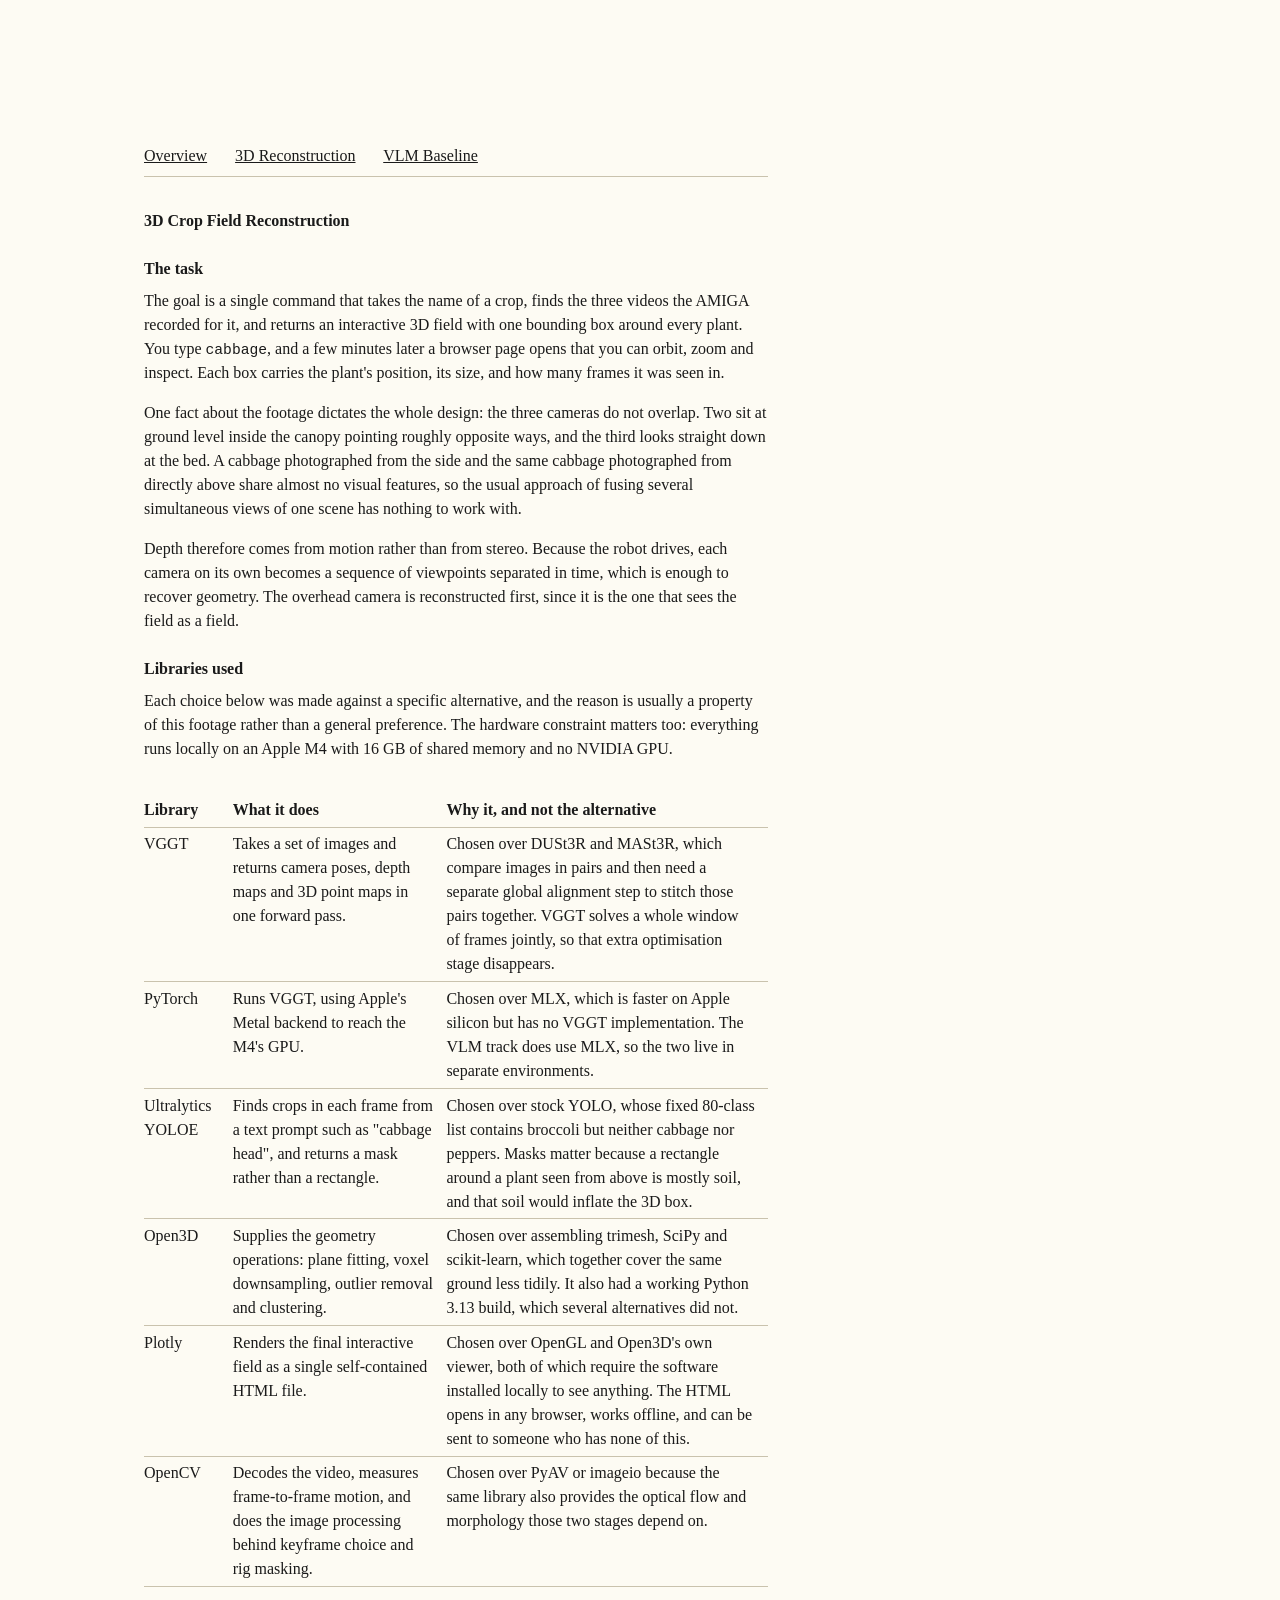
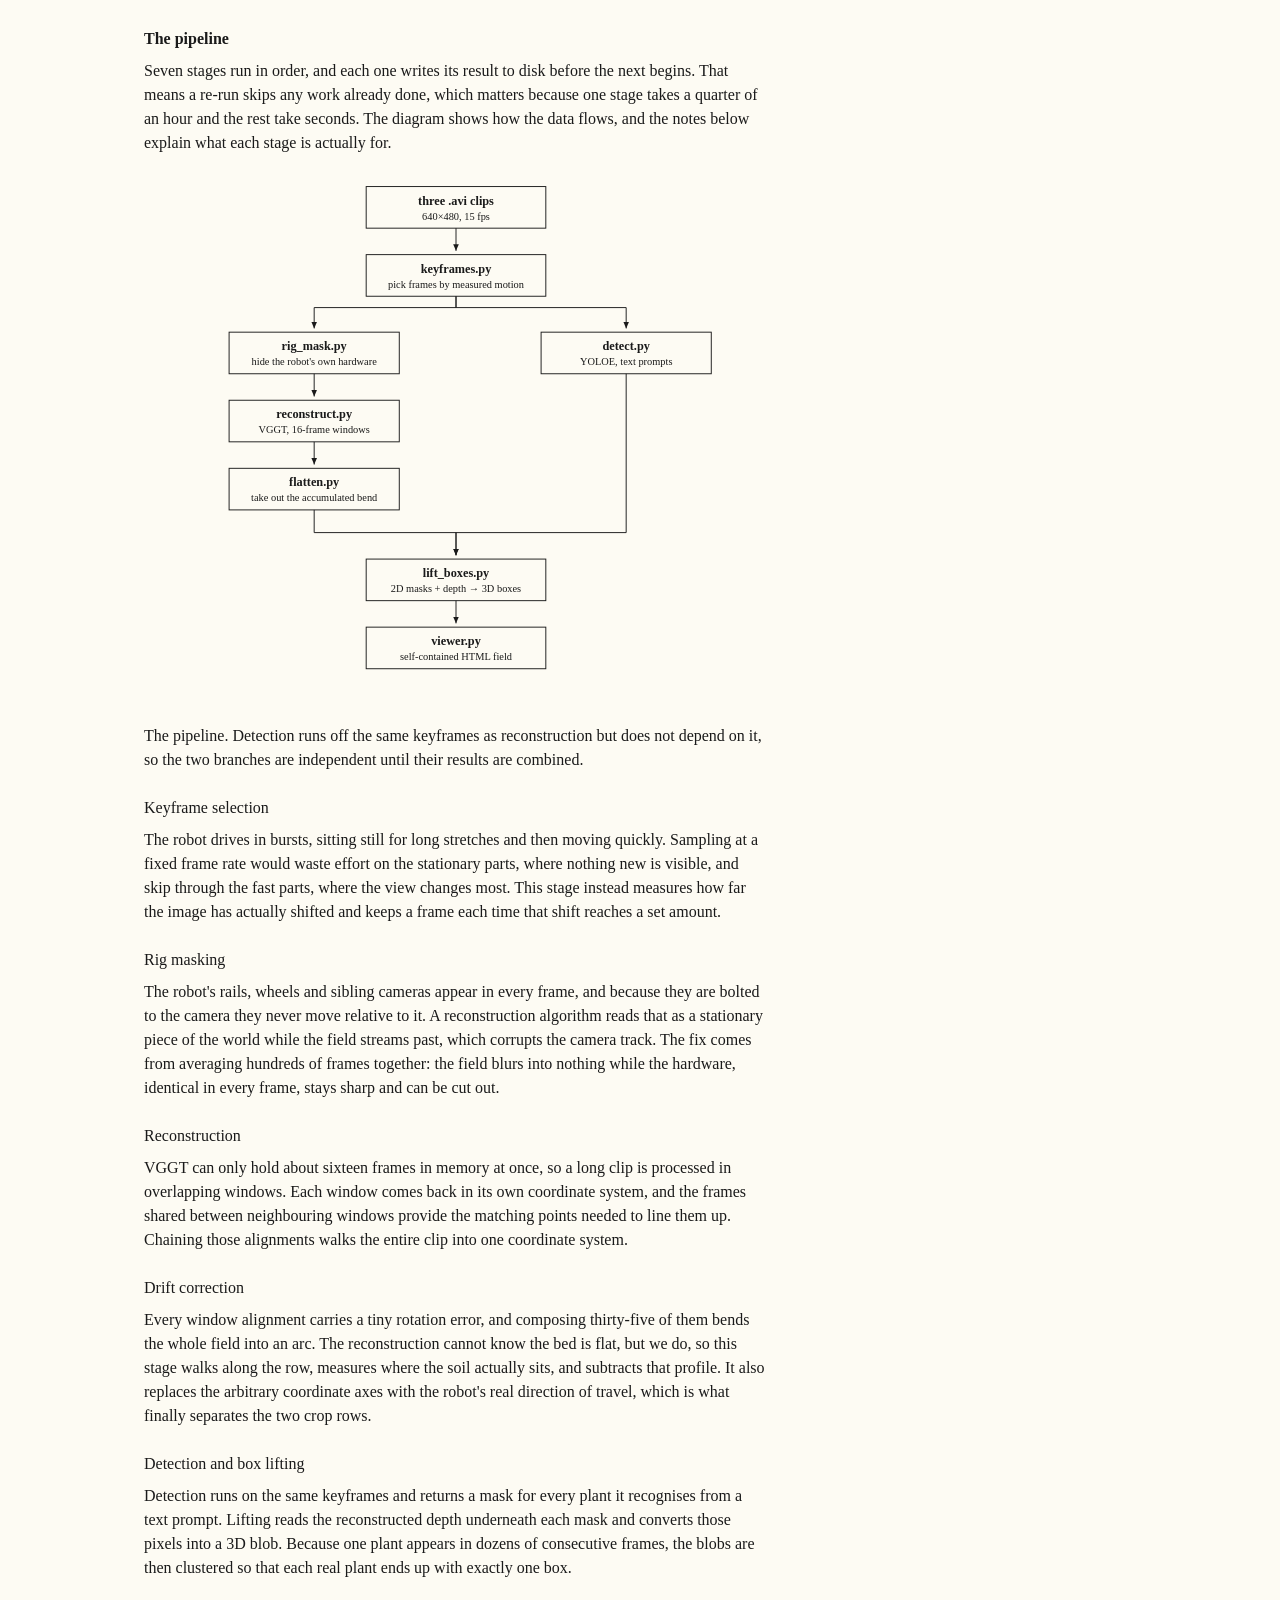
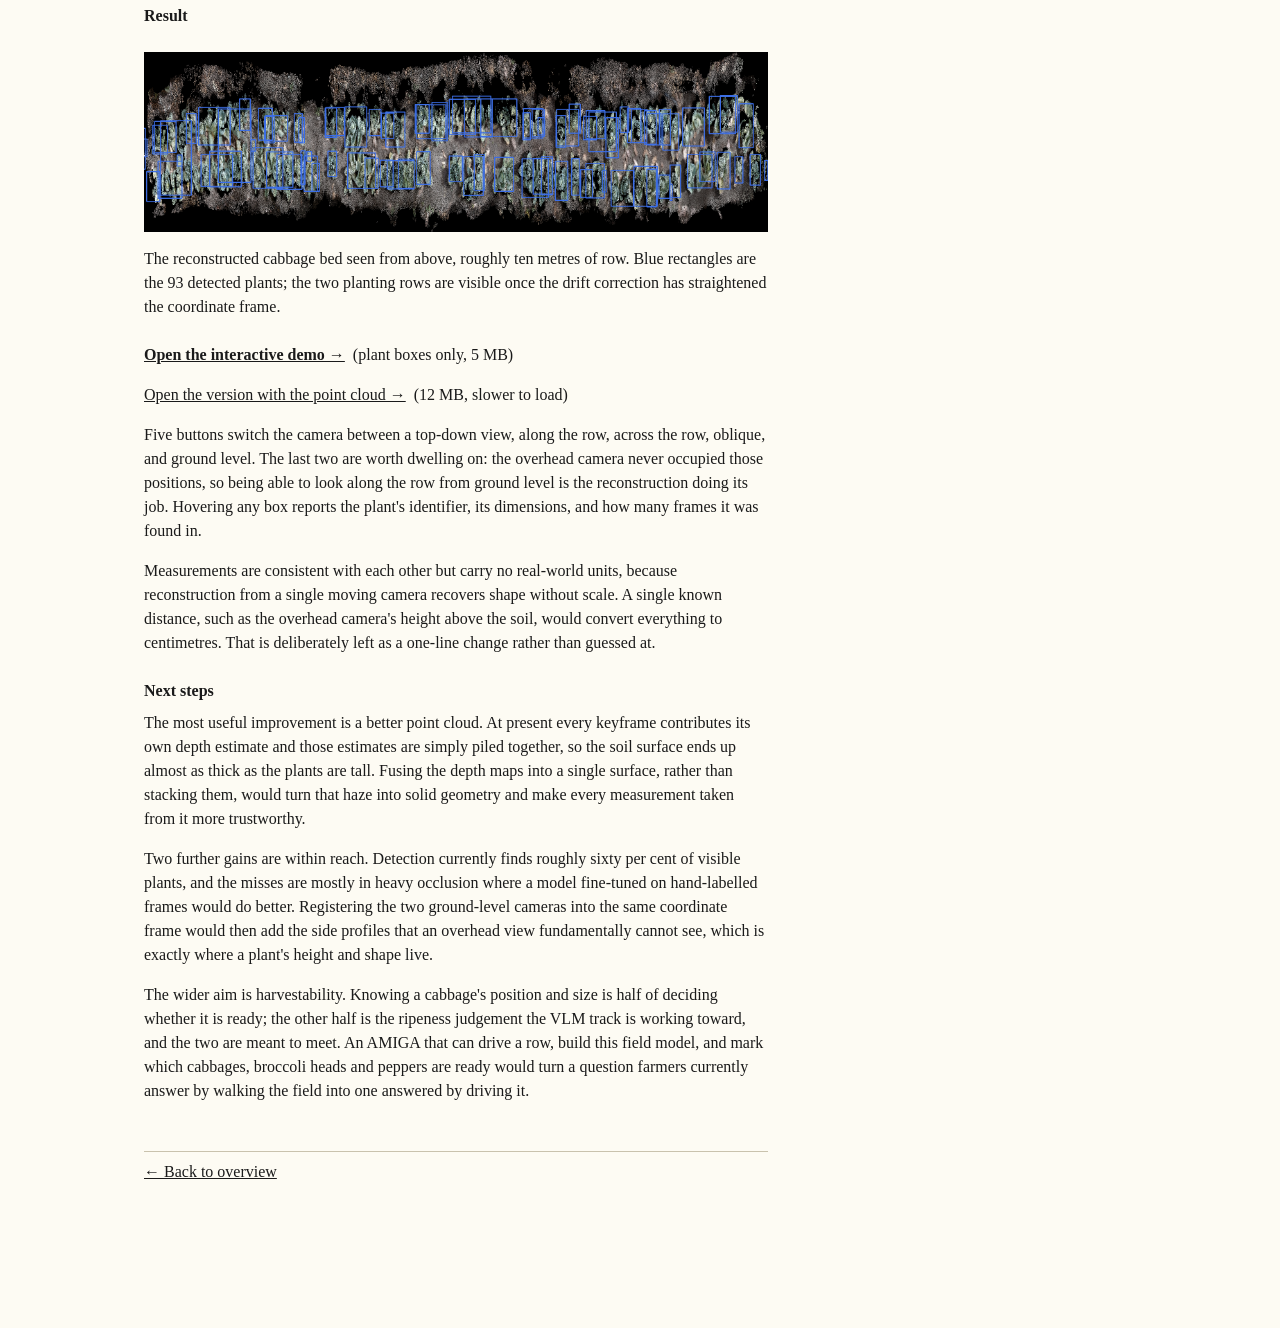
==== docs/reconstruction.html @ 93b1a613 "Add 3D crop field reconstruction pipeline and project site Builds an interactive 3D field of per-pla" ====
<!DOCTYPE html>
<html lang="en">
<head>
<meta charset="utf-8">
<meta name="viewport" content="width=device-width, initial-scale=1">
<title>3D Crop Field Reconstruction — RCSA</title>
<link rel="stylesheet" href="style.css">
</head>
<body>

<nav>
  <a href="index.html">Overview</a>
  <a href="reconstruction.html">3D Reconstruction</a>
  <a href="vlm.html">VLM Baseline</a>
</nav>

<h1>3D Crop Field Reconstruction</h1>

<h2>The task</h2>

<p>The goal is a single command that takes the name of a crop, finds the three
videos the AMIGA recorded for it, and returns an interactive 3D field with one
bounding box around every plant. You type <code>cabbage</code>, and a few
minutes later a browser page opens that you can orbit, zoom and inspect. Each
box carries the plant's position, its size, and how many frames it was seen in.</p>

<p>One fact about the footage dictates the whole design: the three cameras do
not overlap. Two sit at ground level inside the canopy pointing roughly opposite
ways, and the third looks straight down at the bed. A cabbage photographed from
the side and the same cabbage photographed from directly above share almost no
visual features, so the usual approach of fusing several simultaneous views of
one scene has nothing to work with.</p>

<p>Depth therefore comes from motion rather than from stereo. Because the robot
drives, each camera on its own becomes a sequence of viewpoints separated in
time, which is enough to recover geometry. The overhead camera is reconstructed
first, since it is the one that sees the field as a field.</p>

<h2>Libraries used</h2>

<p>Each choice below was made against a specific alternative, and the reason is
usually a property of this footage rather than a general preference. The
hardware constraint matters too: everything runs locally on an Apple M4 with
16&nbsp;GB of shared memory and no NVIDIA GPU.</p>

<div class="scroll">
<table>
<tr><th>Library</th><th>What it does</th><th>Why it, and not the alternative</th></tr>

<tr>
<td>VGGT</td>
<td>Takes a set of images and returns camera poses, depth maps and 3D point maps
in one forward pass.</td>
<td>Chosen over DUSt3R and MASt3R, which compare images in pairs and then need a
separate global alignment step to stitch those pairs together. VGGT solves a
whole window of frames jointly, so that extra optimisation stage disappears.</td>
</tr>

<tr>
<td>PyTorch</td>
<td>Runs VGGT, using Apple's Metal backend to reach the M4's GPU.</td>
<td>Chosen over MLX, which is faster on Apple silicon but has no VGGT
implementation. The VLM track does use MLX, so the two live in separate
environments.</td>
</tr>

<tr>
<td>Ultralytics YOLOE</td>
<td>Finds crops in each frame from a text prompt such as "cabbage head", and
returns a mask rather than a rectangle.</td>
<td>Chosen over stock YOLO, whose fixed 80-class list contains broccoli but
neither cabbage nor peppers. Masks matter because a rectangle around a plant
seen from above is mostly soil, and that soil would inflate the 3D box.</td>
</tr>

<tr>
<td>Open3D</td>
<td>Supplies the geometry operations: plane fitting, voxel downsampling, outlier
removal and clustering.</td>
<td>Chosen over assembling trimesh, SciPy and scikit-learn, which together cover
the same ground less tidily. It also had a working Python 3.13 build, which
several alternatives did not.</td>
</tr>

<tr>
<td>Plotly</td>
<td>Renders the final interactive field as a single self-contained HTML file.</td>
<td>Chosen over OpenGL and Open3D's own viewer, both of which require the
software installed locally to see anything. The HTML opens in any browser, works
offline, and can be sent to someone who has none of this.</td>
</tr>

<tr>
<td>OpenCV</td>
<td>Decodes the video, measures frame-to-frame motion, and does the image
processing behind keyframe choice and rig masking.</td>
<td>Chosen over PyAV or imageio because the same library also provides the
optical flow and morphology those two stages depend on.</td>
</tr>
</table>
</div>

<h2>The pipeline</h2>

<p>Seven stages run in order, and each one writes its result to disk before the
next begins. That means a re-run skips any work already done, which matters
because one stage takes a quarter of an hour and the rest take seconds. The
diagram shows how the data flows, and the notes below explain what each stage is
actually for.</p>

<figure>
<svg viewBox="0 0 660 560" xmlns="http://www.w3.org/2000/svg" role="img"
     aria-label="Pipeline diagram: three clips feed keyframe selection, which
     branches into rig masking plus reconstruction plus drift correction on one
     side and crop detection on the other, both rejoining at box lifting and
     then the viewer.">
  <defs>
    <marker id="a" markerWidth="8" markerHeight="8" refX="7" refY="3"
            orient="auto"><path d="M0,0 L7,3 L0,6 z" fill="#1a1a1a"/></marker>
  </defs>
  <g font-family="Times New Roman, Times, serif" fill="#1a1a1a">
    <g stroke="#1a1a1a" stroke-width="1" fill="none" marker-end="url(#a)">
      <path d="M330,52 L330,76"/>
      <path d="M330,124 L330,136 L180,136 L180,158"/>
      <path d="M330,124 L330,136 L510,136 L510,158"/>
      <path d="M180,206 L180,230"/>
      <path d="M180,278 L180,302"/>
      <path d="M180,350 L180,374 L330,374 L330,398"/>
      <path d="M510,206 L510,374 L330,374 L330,398"/>
      <path d="M330,446 L330,470"/>
    </g>

    <g fill="none" stroke="#1a1a1a" stroke-width="1">
      <rect x="235" y="8" width="190" height="44"/>
      <rect x="235" y="80" width="190" height="44"/>
      <rect x="90"  y="162" width="180" height="44"/>
      <rect x="90"  y="234" width="180" height="44"/>
      <rect x="90"  y="306" width="180" height="44"/>
      <rect x="420" y="162" width="180" height="44"/>
      <rect x="235" y="402" width="190" height="44"/>
      <rect x="235" y="474" width="190" height="44"/>
    </g>

    <g text-anchor="middle" font-size="13" font-weight="bold">
      <text x="330" y="27">three .avi clips</text>
      <text x="330" y="99">keyframes.py</text>
      <text x="180" y="181">rig_mask.py</text>
      <text x="180" y="253">reconstruct.py</text>
      <text x="180" y="325">flatten.py</text>
      <text x="510" y="181">detect.py</text>
      <text x="330" y="421">lift_boxes.py</text>
      <text x="330" y="493">viewer.py</text>
    </g>

    <g text-anchor="middle" font-size="11">
      <text x="330" y="43">640&#215;480, 15 fps</text>
      <text x="330" y="115">pick frames by measured motion</text>
      <text x="180" y="197">hide the robot's own hardware</text>
      <text x="180" y="269">VGGT, 16-frame windows</text>
      <text x="180" y="341">take out the accumulated bend</text>
      <text x="510" y="197">YOLOE, text prompts</text>
      <text x="330" y="437">2D masks + depth &#8594; 3D boxes</text>
      <text x="330" y="509">self-contained HTML field</text>
    </g>
  </g>
</svg>
<figcaption>The pipeline. Detection runs off the same keyframes as
reconstruction but does not depend on it, so the two branches are independent
until their results are combined.</figcaption>
</figure>

<h3>Keyframe selection</h3>

<p>The robot drives in bursts, sitting still for long stretches and then moving
quickly. Sampling at a fixed frame rate would waste effort on the stationary
parts, where nothing new is visible, and skip through the fast parts, where the
view changes most. This stage instead measures how far the image has actually
shifted and keeps a frame each time that shift reaches a set amount.</p>

<h3>Rig masking</h3>

<p>The robot's rails, wheels and sibling cameras appear in every frame, and
because they are bolted to the camera they never move relative to it. A
reconstruction algorithm reads that as a stationary piece of the world while the
field streams past, which corrupts the camera track. The fix comes from
averaging hundreds of frames together: the field blurs into nothing while the
hardware, identical in every frame, stays sharp and can be cut out.</p>

<h3>Reconstruction</h3>

<p>VGGT can only hold about sixteen frames in memory at once, so a long clip is
processed in overlapping windows. Each window comes back in its own coordinate
system, and the frames shared between neighbouring windows provide the matching
points needed to line them up. Chaining those alignments walks the entire clip
into one coordinate system.</p>

<h3>Drift correction</h3>

<p>Every window alignment carries a tiny rotation error, and composing
thirty-five of them bends the whole field into an arc. The reconstruction cannot
know the bed is flat, but we do, so this stage walks along the row, measures
where the soil actually sits, and subtracts that profile. It also replaces the
arbitrary coordinate axes with the robot's real direction of travel, which is
what finally separates the two crop rows.</p>

<h3>Detection and box lifting</h3>

<p>Detection runs on the same keyframes and returns a mask for every plant it
recognises from a text prompt. Lifting reads the reconstructed depth underneath
each mask and converts those pixels into a 3D blob. Because one plant appears in
dozens of consecutive frames, the blobs are then clustered so that each real
plant ends up with exactly one box.</p>

<h2>Result</h2>

<figure>
<img src="img/field_topdown.png"
     alt="Top-down view of the reconstructed cabbage bed, showing two rows of
     plants with blue bounding boxes.">
<figcaption>The reconstructed cabbage bed seen from above, roughly ten metres of
row. Blue rectangles are the 93 detected plants; the two planting rows are
visible once the drift correction has straightened the coordinate frame.</figcaption>
</figure>

<p><a href="demo/cabbage_cam3_boxes.html"><strong>Open the interactive demo
&#8594;</strong></a> &nbsp;(plant boxes only, 5&nbsp;MB)</p>

<p><a href="demo/cabbage_cam3.html">Open the version with the point cloud
&#8594;</a> &nbsp;(12&nbsp;MB, slower to load)</p>

<p>Five buttons switch the camera between a top-down view, along the row, across
the row, oblique, and ground level. The last two are worth dwelling on: the
overhead camera never occupied those positions, so being able to look along the
row from ground level is the reconstruction doing its job. Hovering any box
reports the plant's identifier, its dimensions, and how many frames it was found
in.</p>

<p>Measurements are consistent with each other but carry no real-world units,
because reconstruction from a single moving camera recovers shape without scale.
A single known distance, such as the overhead camera's height above the soil,
would convert everything to centimetres. That is deliberately left as a
one-line change rather than guessed at.</p>

<h2>Next steps</h2>

<p>The most useful improvement is a better point cloud. At present every
keyframe contributes its own depth estimate and those estimates are simply piled
together, so the soil surface ends up almost as thick as the plants are tall.
Fusing the depth maps into a single surface, rather than stacking them, would
turn that haze into solid geometry and make every measurement taken from it more
trustworthy.</p>

<p>Two further gains are within reach. Detection currently finds roughly sixty
per cent of visible plants, and the misses are mostly in heavy occlusion where a
model fine-tuned on hand-labelled frames would do better. Registering the two
ground-level cameras into the same coordinate frame would then add the side
profiles that an overhead view fundamentally cannot see, which is exactly where
a plant's height and shape live.</p>

<p>The wider aim is harvestability. Knowing a cabbage's position and size is
half of deciding whether it is ready; the other half is the ripeness judgement
the VLM track is working toward, and the two are meant to meet. An AMIGA that
can drive a row, build this field model, and mark which cabbages, broccoli heads
and peppers are ready would turn a question farmers currently answer by walking
the field into one answered by driving it.</p>

<p class="back"><a href="index.html">&#8592; Back to overview</a></p>

</body>
</html>
---- docs/style.css ----
/* Times New Roman, 12pt, 1.5in margins, cream background.
   Headings and subheadings are the same size and face; the only thing that
   separates them is weight. */

:root {
  --cream: #fdfbf3;
  --ink: #1a1a1a;
  --rule: #c9c2ad;
}

html {
  background: var(--cream);
}

body {
  font-family: "Times New Roman", Times, serif;
  font-size: 12pt;
  line-height: 1.5;
  color: var(--ink);
  background: var(--cream);
  margin: 1.5in;
  max-width: 6.5in;
}

/* Every heading level is 12pt Times. Headings are bold, subheadings are not. */
h1, h2, h3, h4 {
  font-family: "Times New Roman", Times, serif;
  font-size: 12pt;
  line-height: 1.5;
  margin: 1.5em 0 0.5em;
}

h1, h2 { font-weight: bold; }
h3, h4 { font-weight: normal; }

h1 { margin-top: 0; }

p {
  margin: 0 0 1em;
}

a {
  color: var(--ink);
}

nav {
  margin-bottom: 2em;
  padding-bottom: 0.5em;
  border-bottom: 1px solid var(--rule);
}

nav a {
  margin-right: 1.5em;
}

.back {
  margin-top: 3em;
  padding-top: 0.5em;
  border-top: 1px solid var(--rule);
}

ul, ol {
  margin: 0 0 1em;
  padding-left: 1.5em;
}

li {
  margin-bottom: 0.5em;
}

figure {
  margin: 1.5em 0;
}

img, svg {
  max-width: 100%;
  height: auto;
}

figcaption {
  margin-top: 0.5em;
}

table {
  border-collapse: collapse;
  margin: 1em 0;
  width: 100%;
}

th, td {
  text-align: left;
  padding: 0.3em 0.8em 0.3em 0;
  border-bottom: 1px solid var(--rule);
  vertical-align: top;
}

th {
  font-weight: bold;
}

code {
  font-family: "Courier New", Courier, monospace;
  font-size: 11pt;
}

/* Wide content scrolls inside itself rather than pushing the page sideways. */
.scroll {
  overflow-x: auto;
}

@media (max-width: 8in) {
  body {
    margin: 1em;
    max-width: none;
  }
}
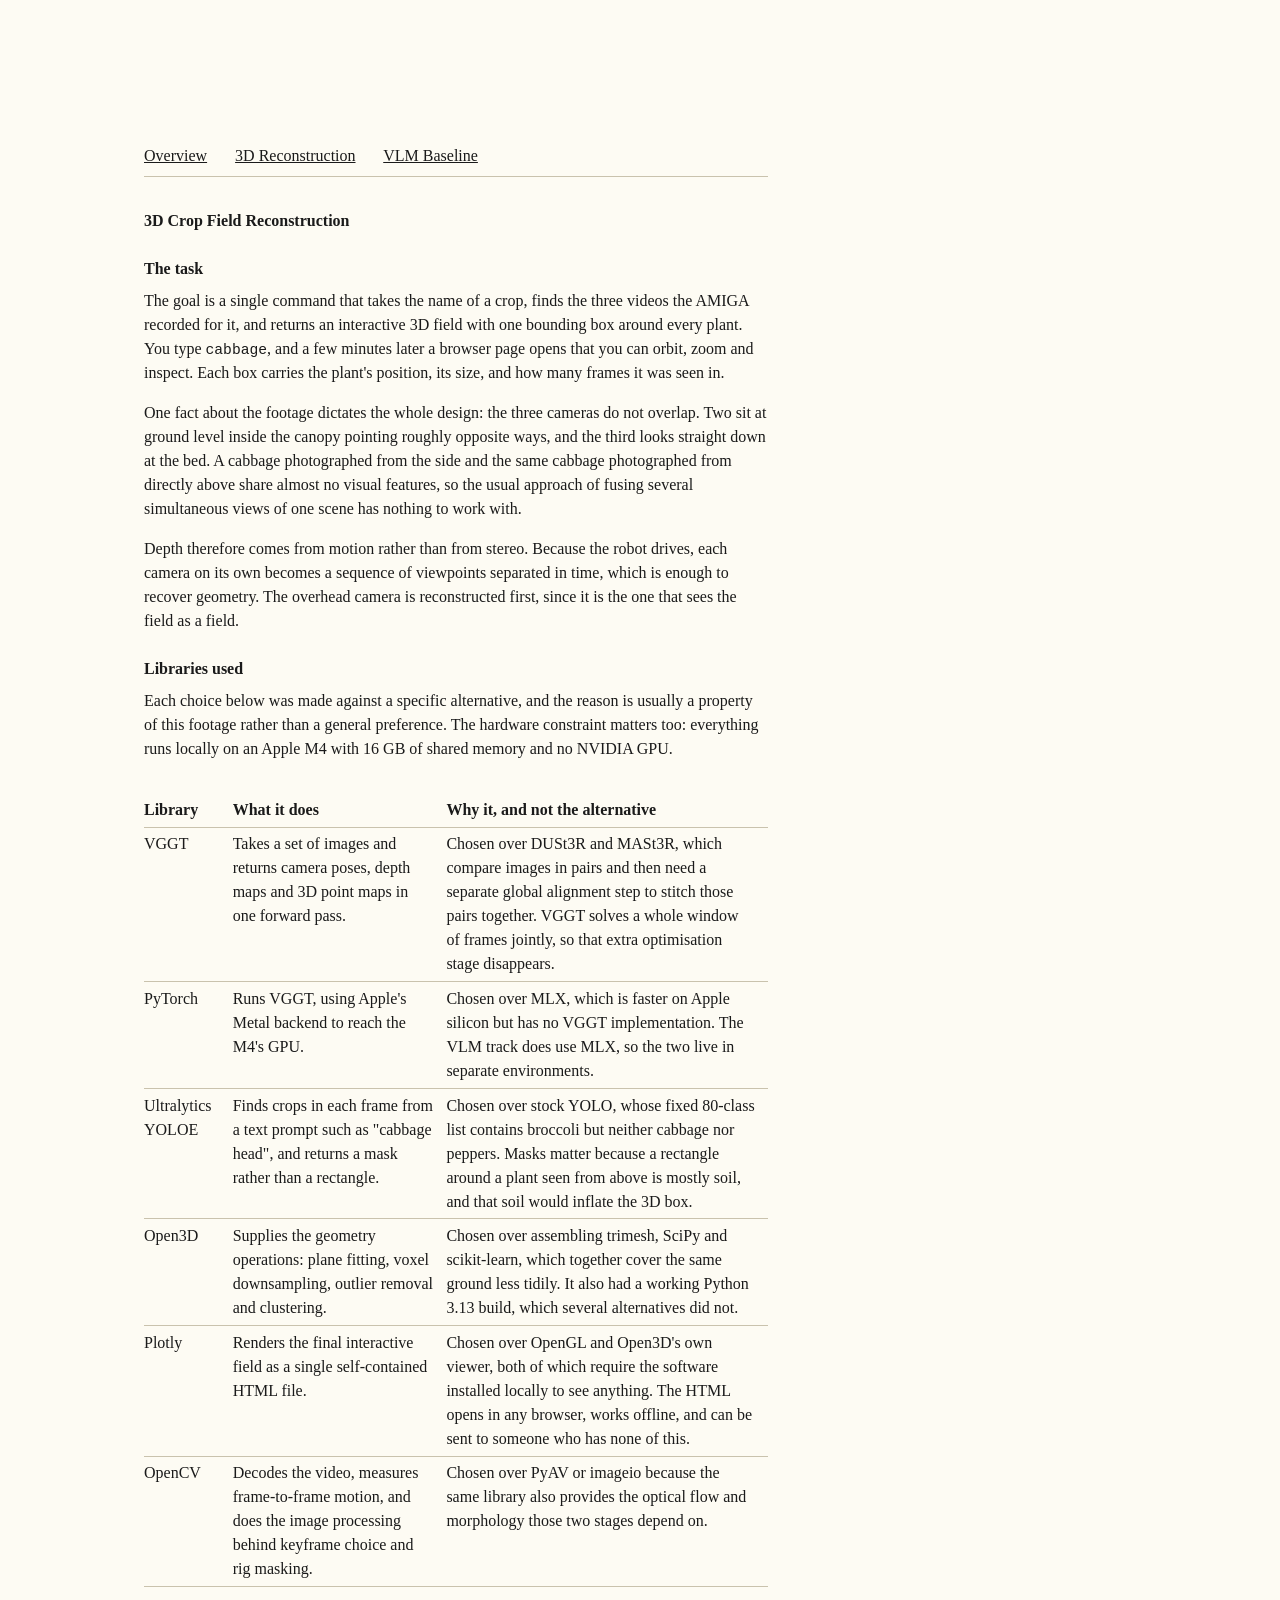
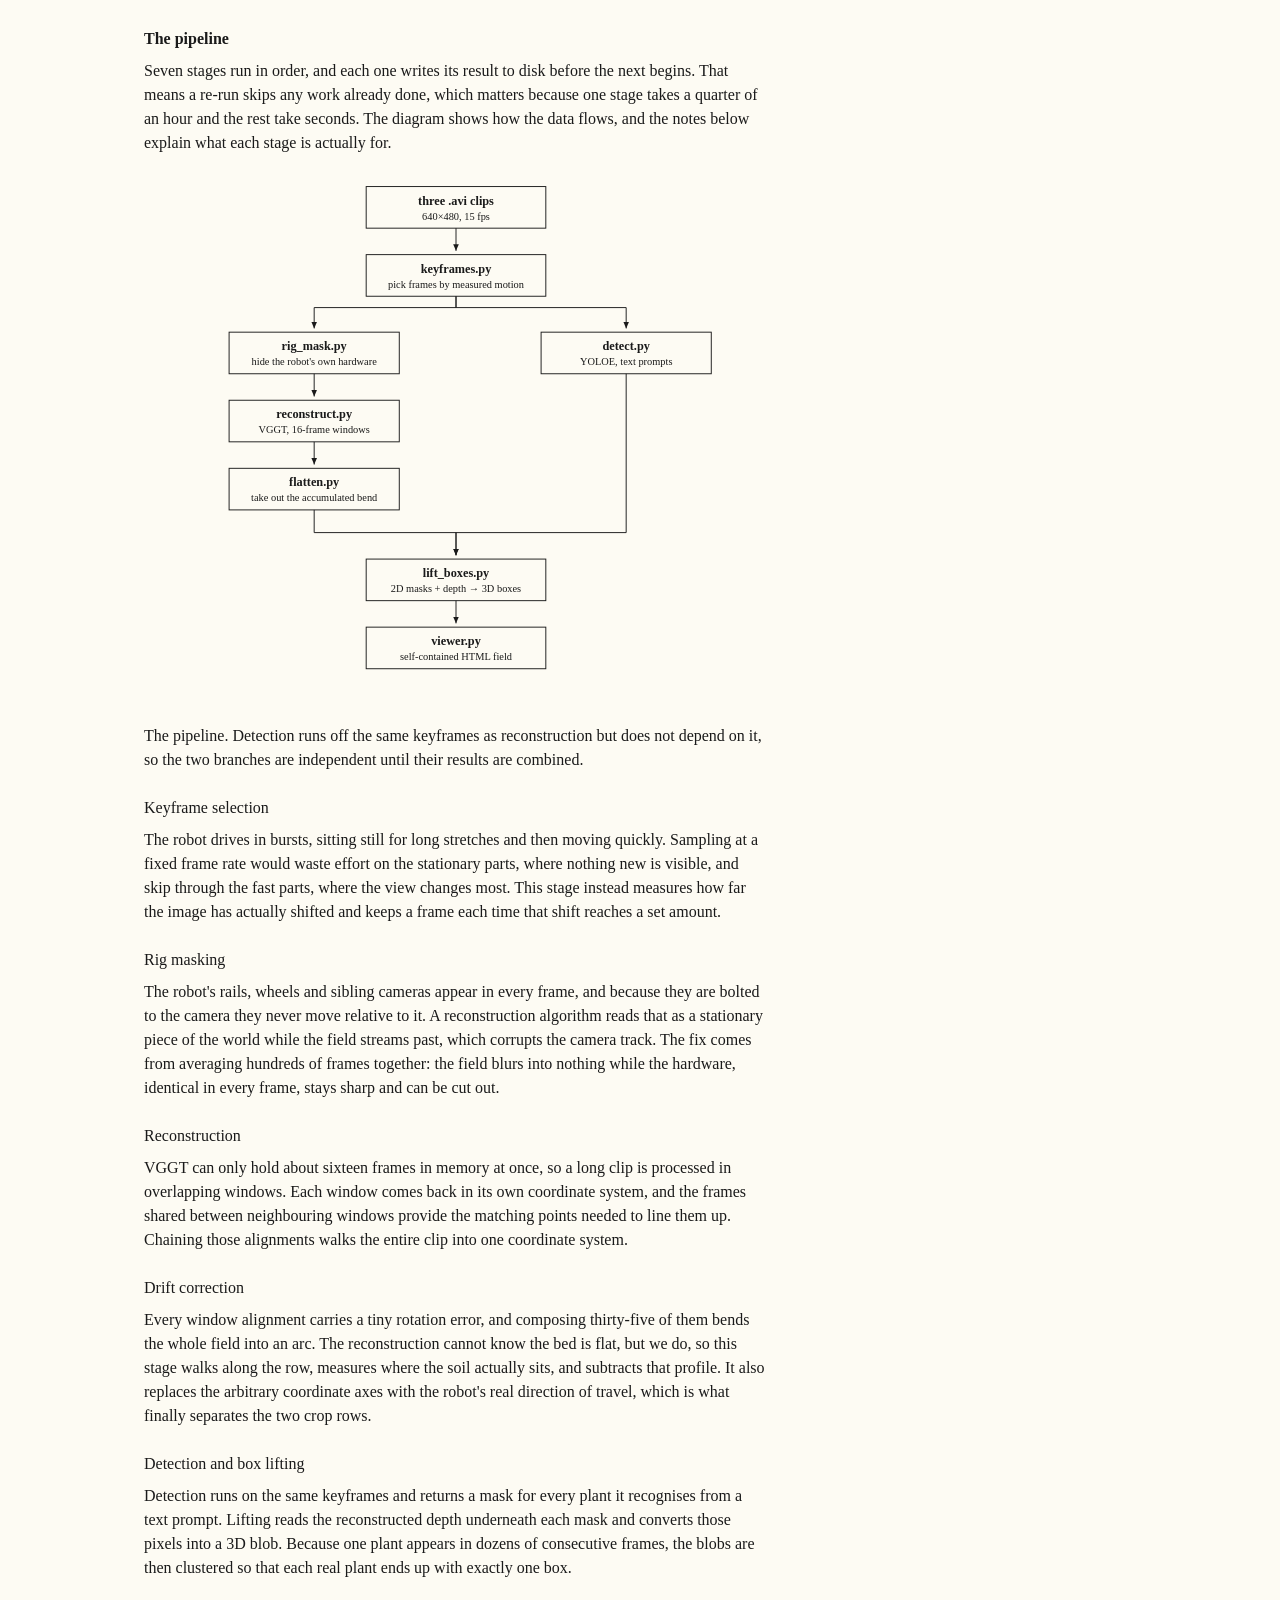
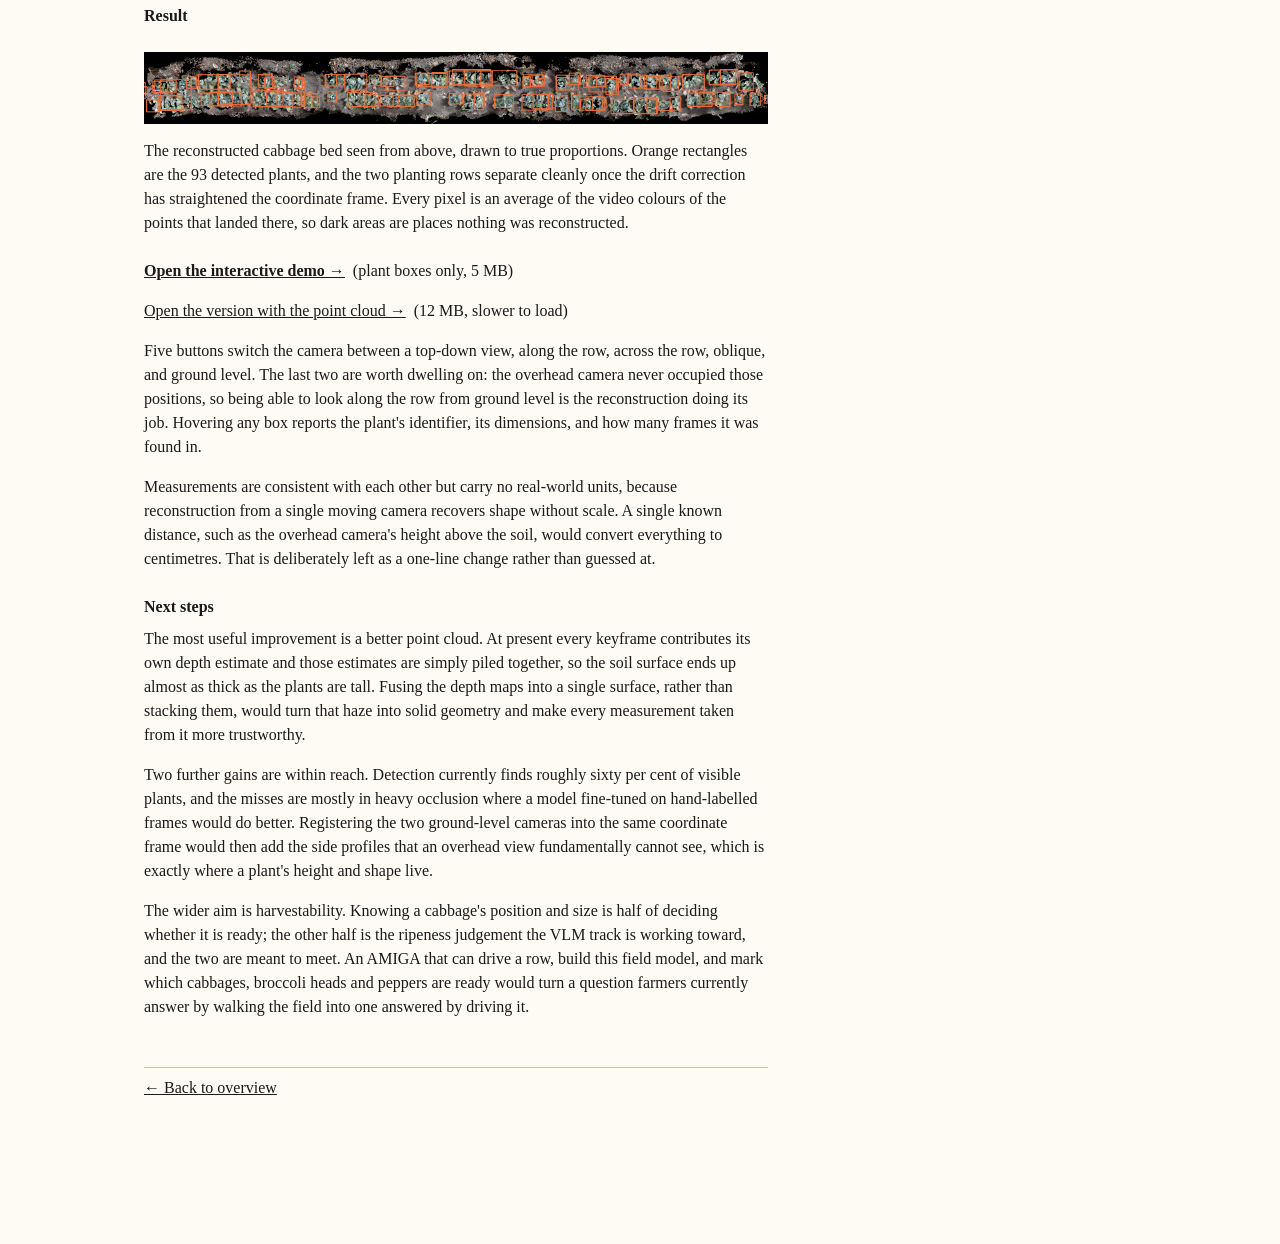
==== commit 2b0b5a73: "Add render_topdown.py and correct the figure caption The top-down figure was produced by an unsaved " ====
--- a/docs/reconstruction.html
+++ b/docs/reconstruction.html
@@ -216,10 +216,12 @@
 <figure>
 <img src="img/field_topdown.png"
      alt="Top-down view of the reconstructed cabbage bed, showing two rows of
-     plants with blue bounding boxes.">
-<figcaption>The reconstructed cabbage bed seen from above, roughly ten metres of
-row. Blue rectangles are the 93 detected plants; the two planting rows are
-visible once the drift correction has straightened the coordinate frame.</figcaption>
+     plants outlined by orange bounding boxes.">
+<figcaption>The reconstructed cabbage bed seen from above, drawn to true
+proportions. Orange rectangles are the 93 detected plants, and the two planting
+rows separate cleanly once the drift correction has straightened the coordinate
+frame. Every pixel is an average of the video colours of the points that landed
+there, so dark areas are places nothing was reconstructed.</figcaption>
 </figure>
 
 <p><a href="demo/cabbage_cam3_boxes.html"><strong>Open the interactive demo
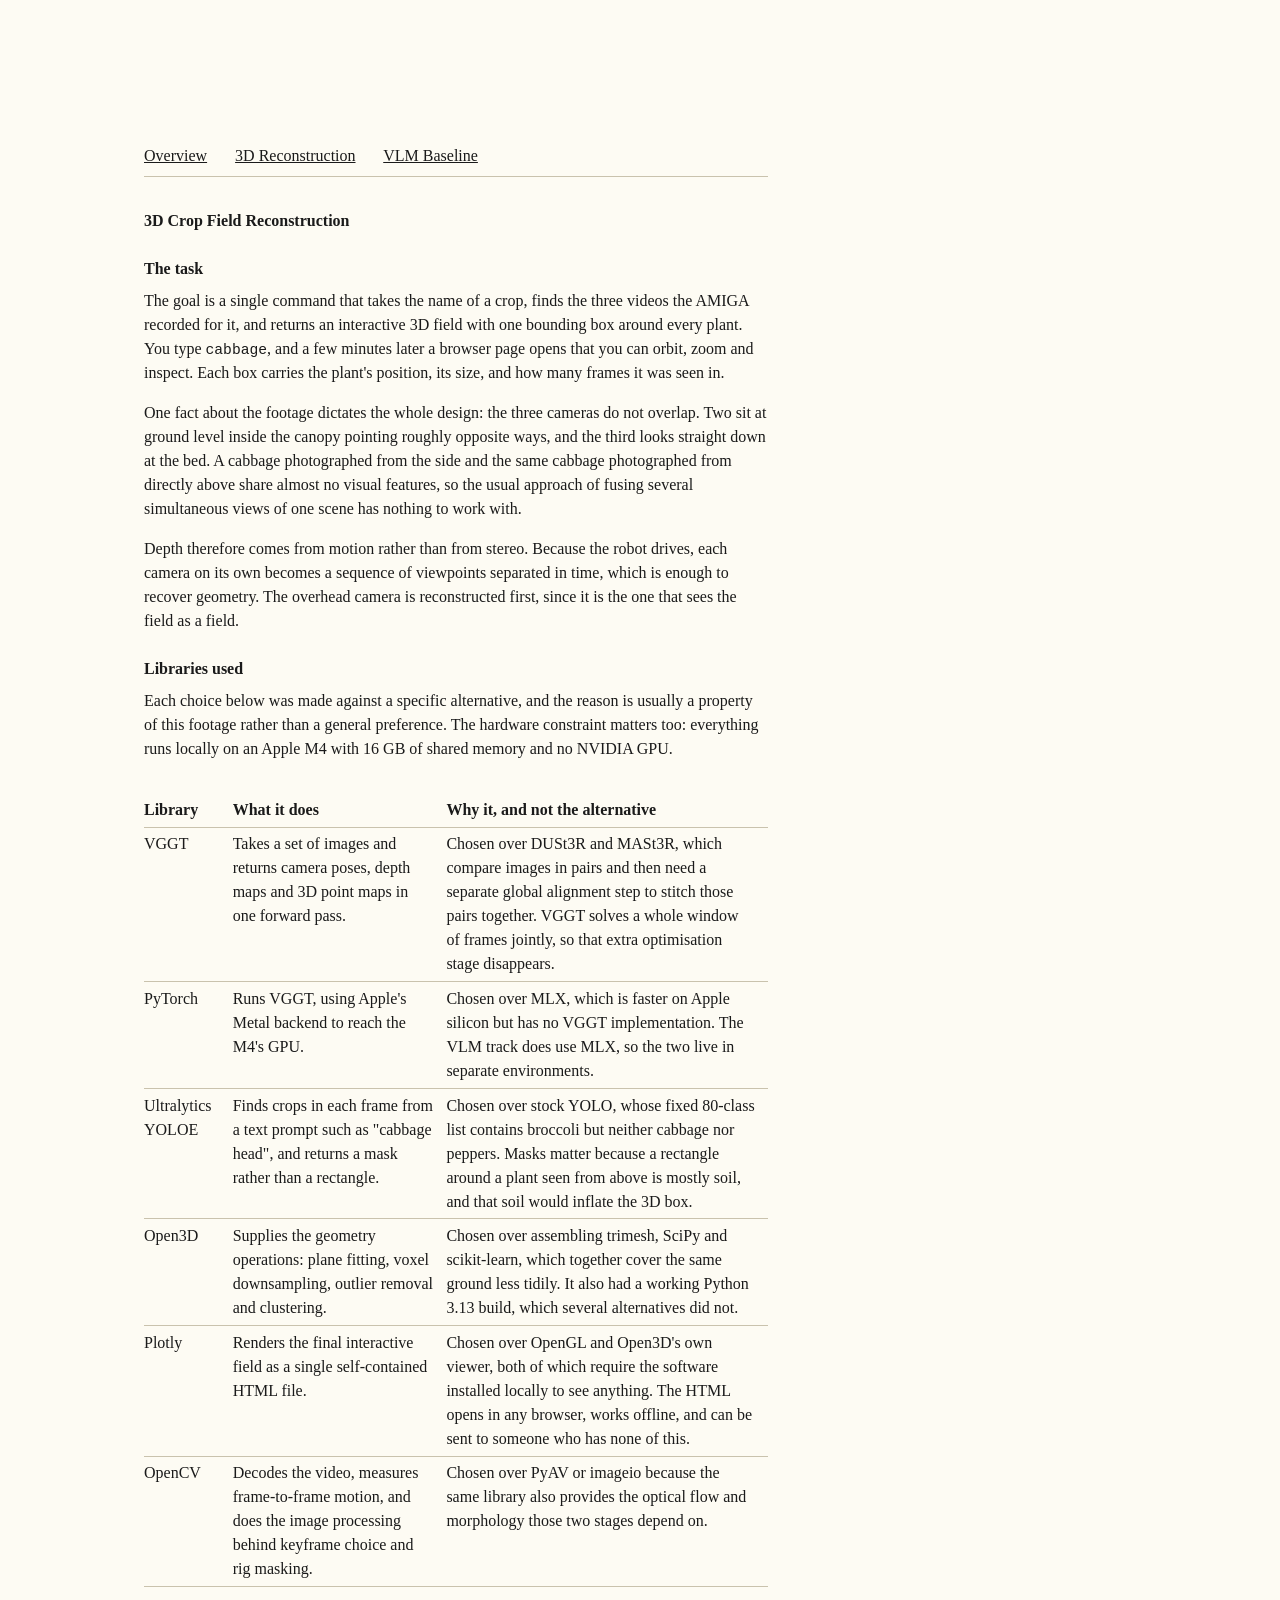
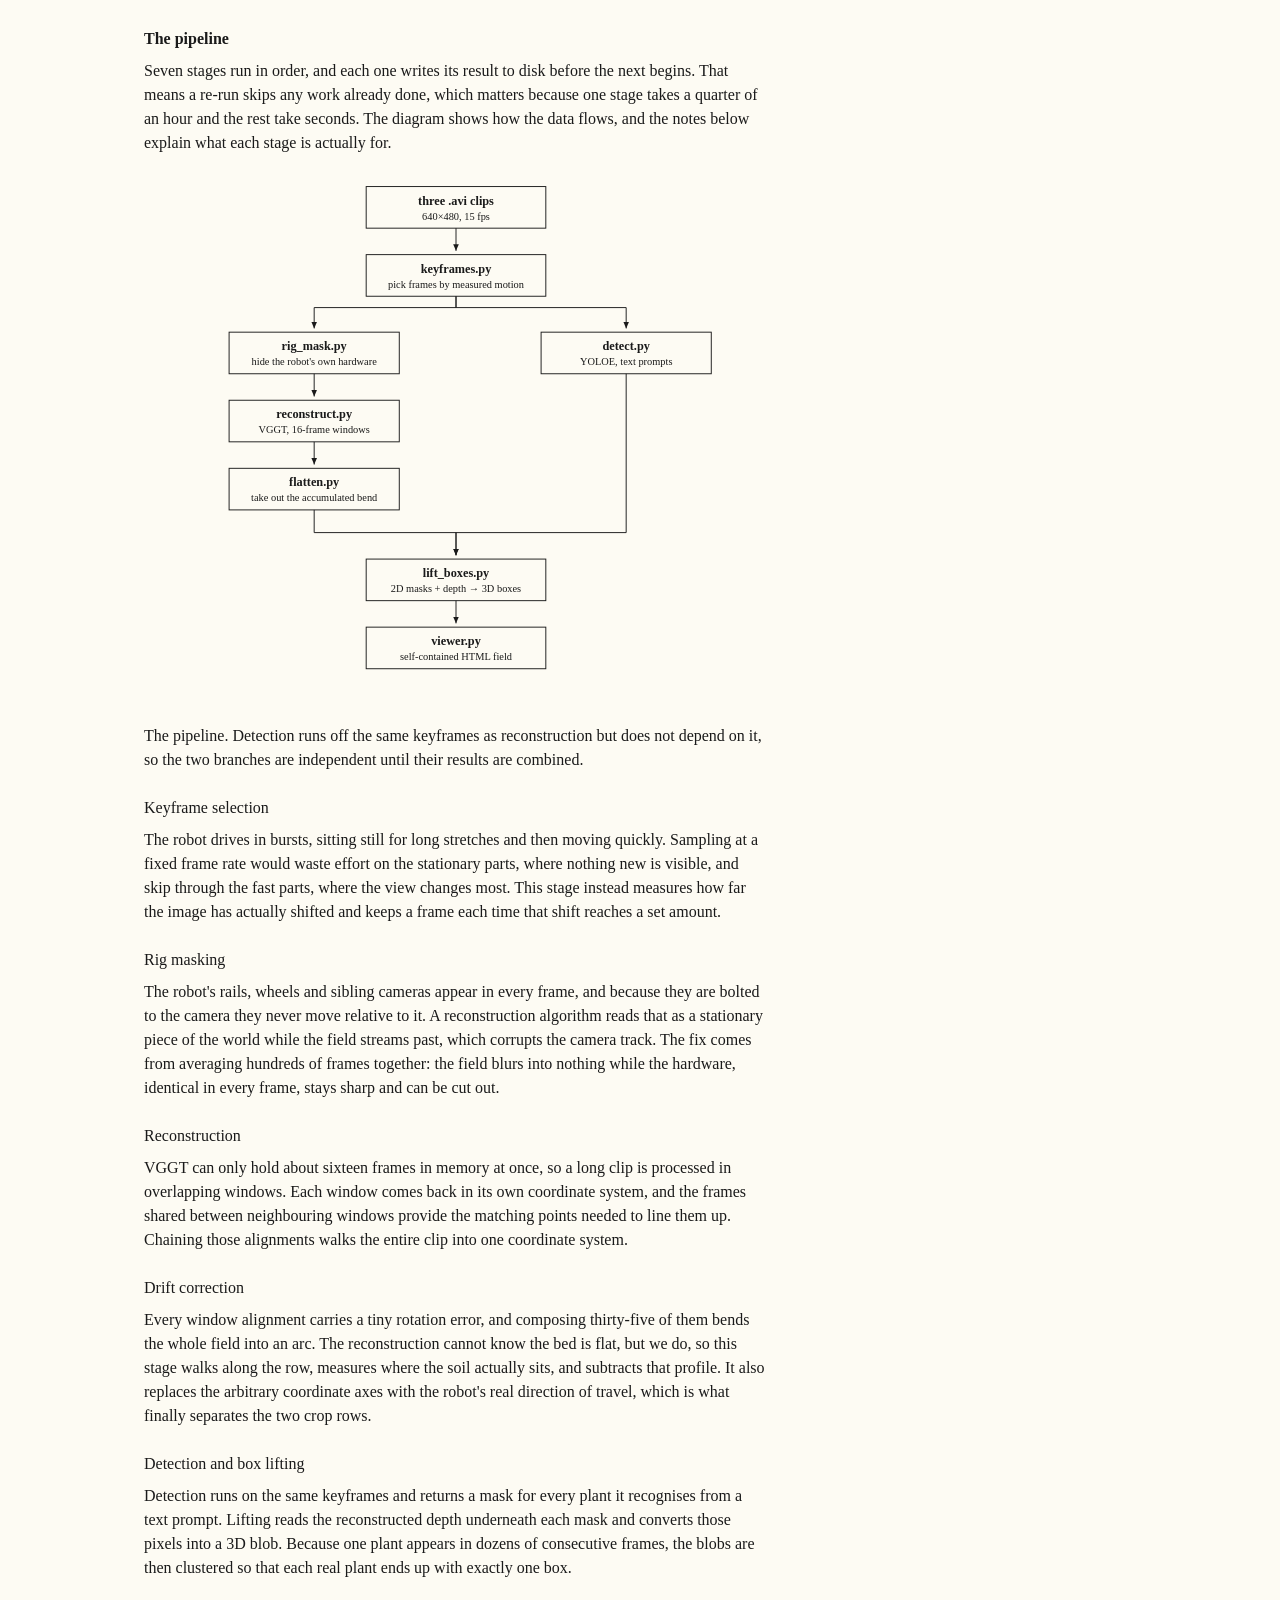
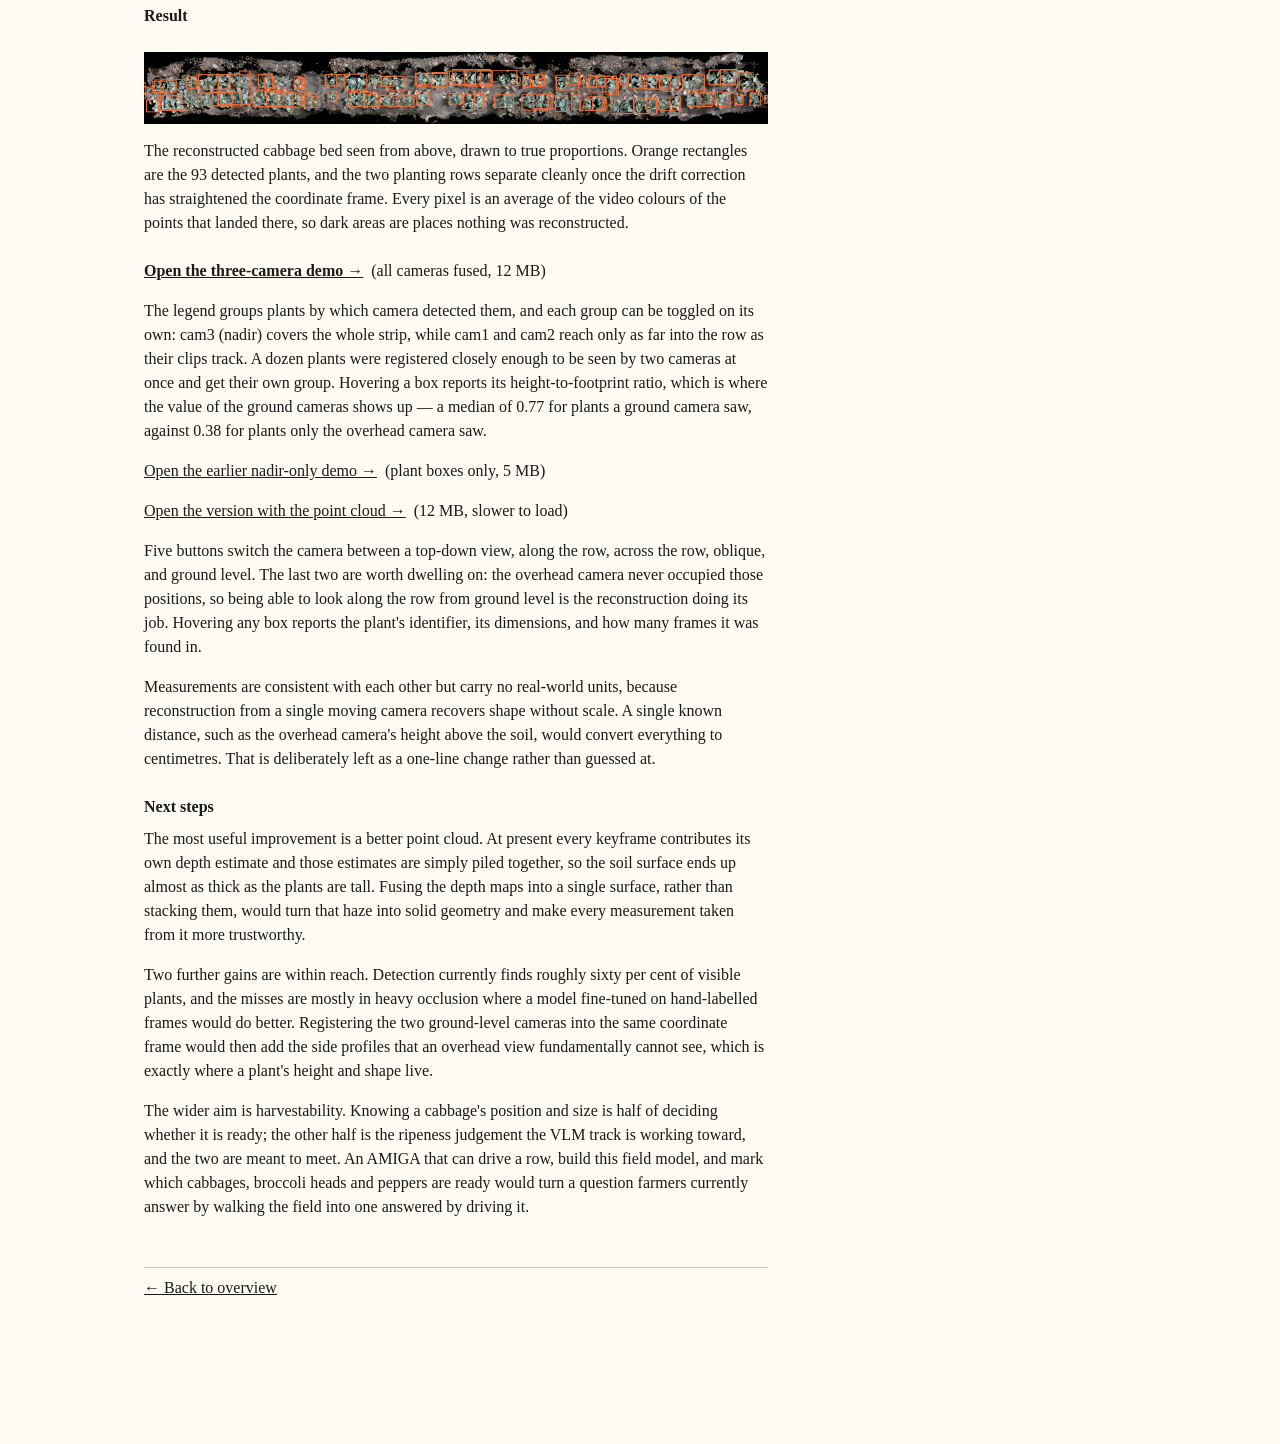
==== commit 25167aa2: "Add Phase B: register all three rig cameras into one fused field The two ground cameras share no fie" ====
--- a/docs/reconstruction.html
+++ b/docs/reconstruction.html
@@ -224,8 +224,19 @@
 there, so dark areas are places nothing was reconstructed.</figcaption>
 </figure>
 
-<p><a href="demo/cabbage_cam3_boxes.html"><strong>Open the interactive demo
-&#8594;</strong></a> &nbsp;(plant boxes only, 5&nbsp;MB)</p>
+<p><a href="demo/cabbage_fused.html"><strong>Open the three-camera demo
+&#8594;</strong></a> &nbsp;(all cameras fused, 12&nbsp;MB)</p>
+
+<p>The legend groups plants by which camera detected them, and each group can be
+toggled on its own: cam3 (nadir) covers the whole strip, while cam1 and cam2 reach
+only as far into the row as their clips track. A dozen plants were registered
+closely enough to be seen by two cameras at once and get their own group. Hovering
+a box reports its height-to-footprint ratio, which is where the value of the ground
+cameras shows up &mdash; a median of 0.77 for plants a ground camera saw, against
+0.38 for plants only the overhead camera saw.</p>
+
+<p><a href="demo/cabbage_cam3_boxes.html">Open the earlier nadir-only demo
+&#8594;</a> &nbsp;(plant boxes only, 5&nbsp;MB)</p>
 
 <p><a href="demo/cabbage_cam3.html">Open the version with the point cloud
 &#8594;</a> &nbsp;(12&nbsp;MB, slower to load)</p>
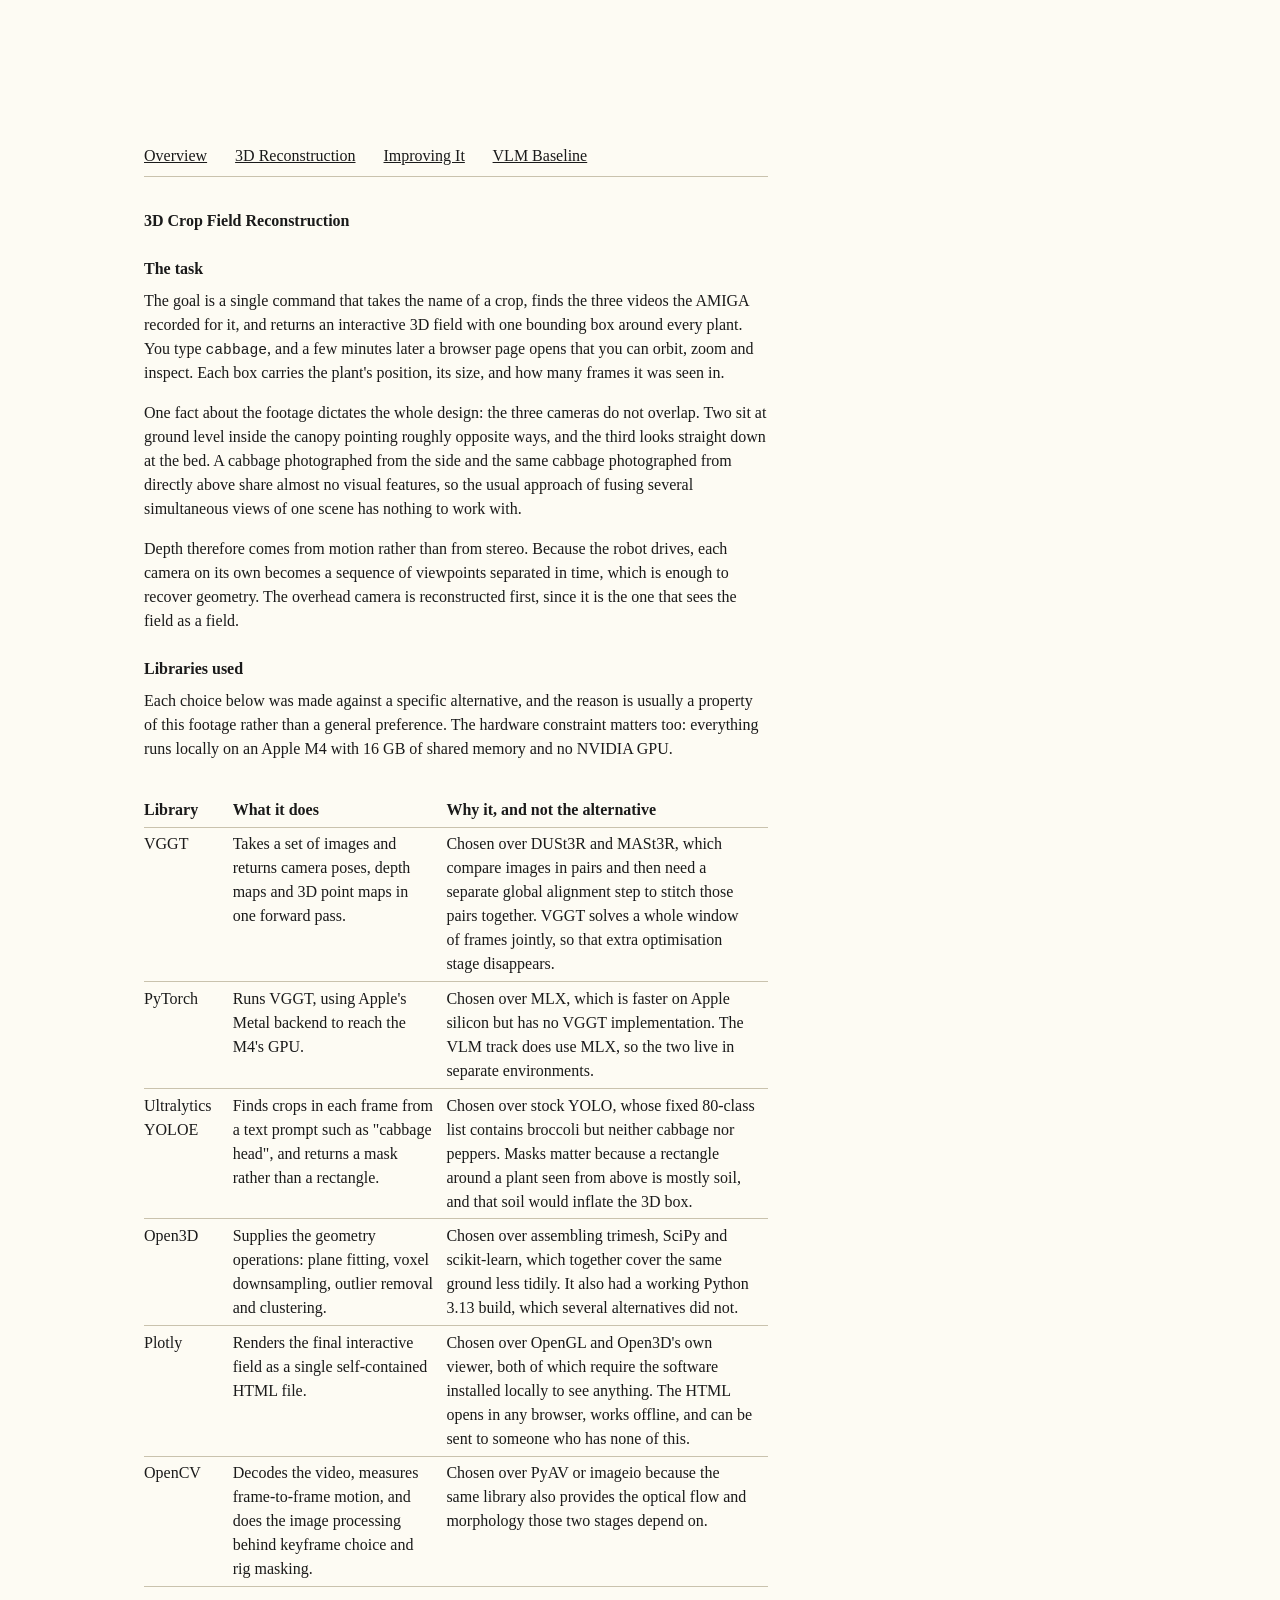
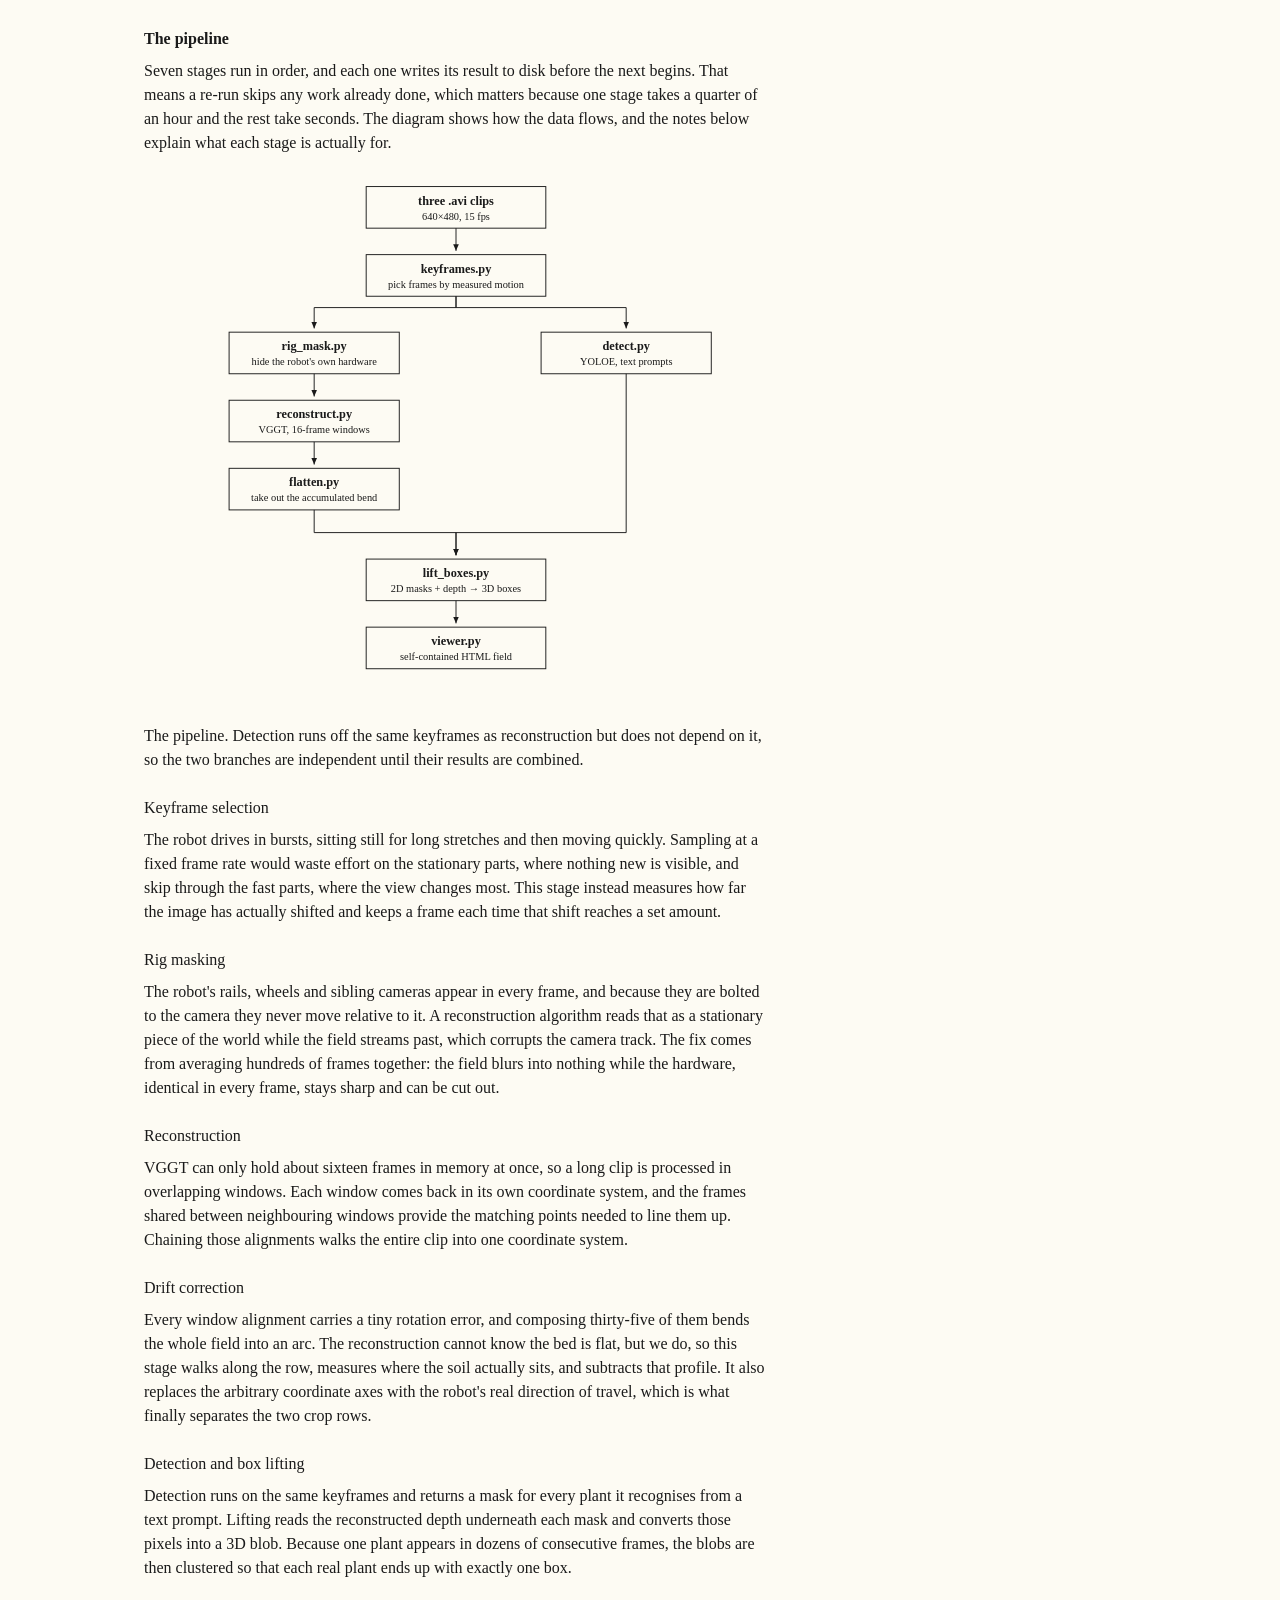
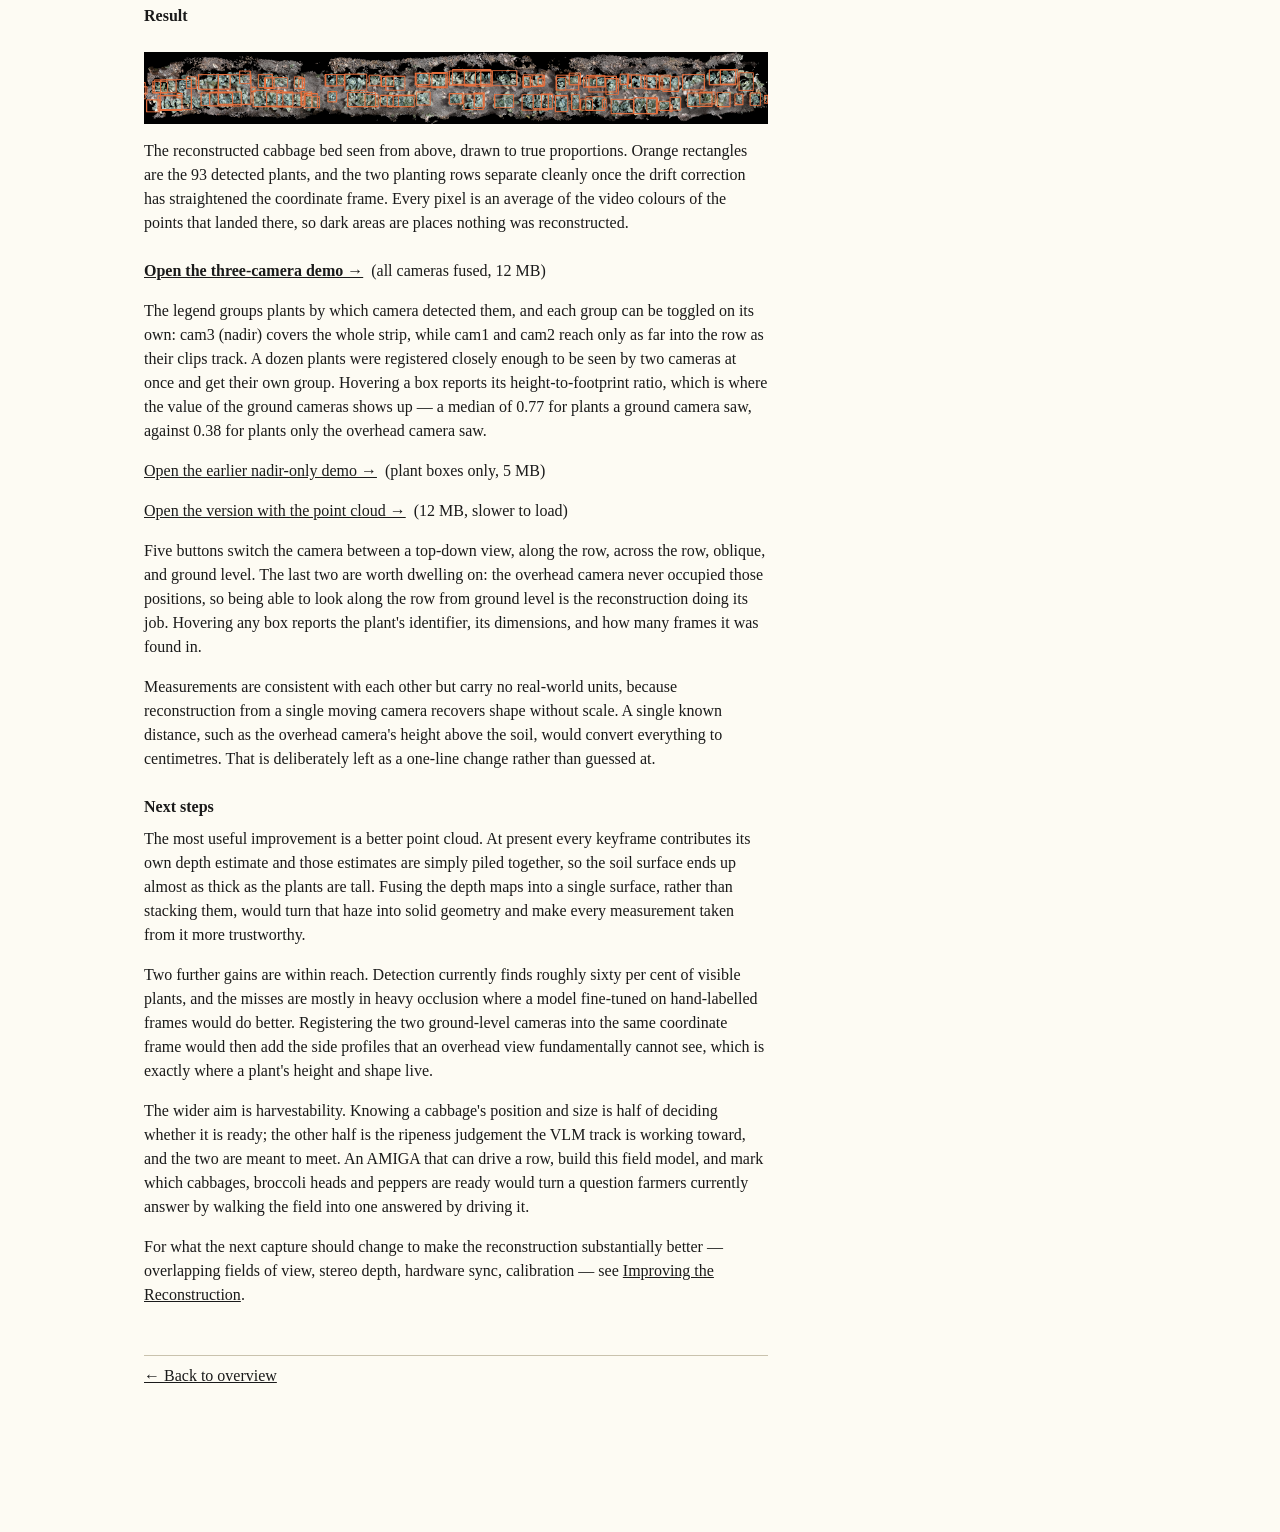
==== commit c9835be8: "Add a writeup on what the next capture should change The pipeline is about as far as this footage al" ====
--- a/docs/reconstruction.html
+++ b/docs/reconstruction.html
@@ -11,6 +11,7 @@
 <nav>
   <a href="index.html">Overview</a>
   <a href="reconstruction.html">3D Reconstruction</a>
+  <a href="improving.html">Improving It</a>
   <a href="vlm.html">VLM Baseline</a>
 </nav>
 
@@ -277,6 +278,11 @@
 and peppers are ready would turn a question farmers currently answer by walking
 the field into one answered by driving it.</p>
 
+<p>For what the next capture should change to make the reconstruction
+substantially better &mdash; overlapping fields of view, stereo depth, hardware
+sync, calibration &mdash; see <a href="improving.html">Improving the
+Reconstruction</a>.</p>
+
 <p class="back"><a href="index.html">&#8592; Back to overview</a></p>
 
 </body>
